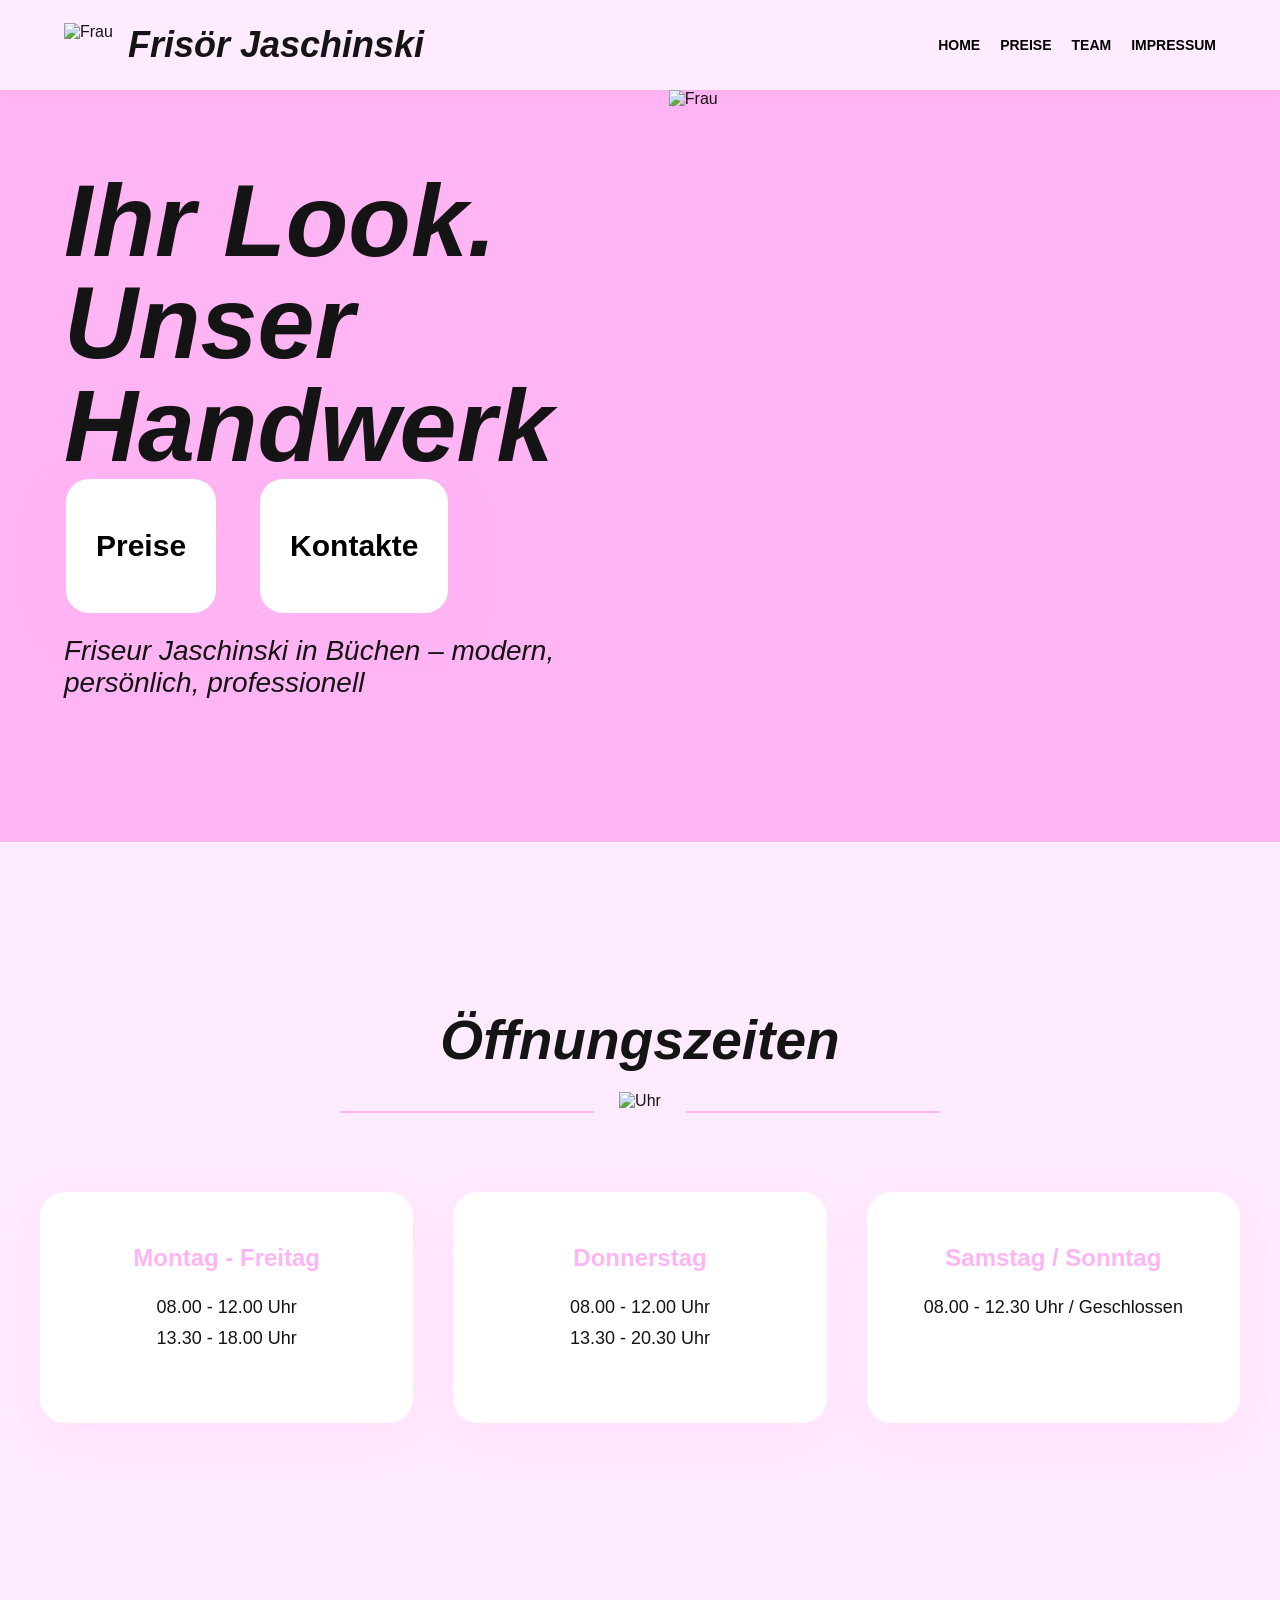
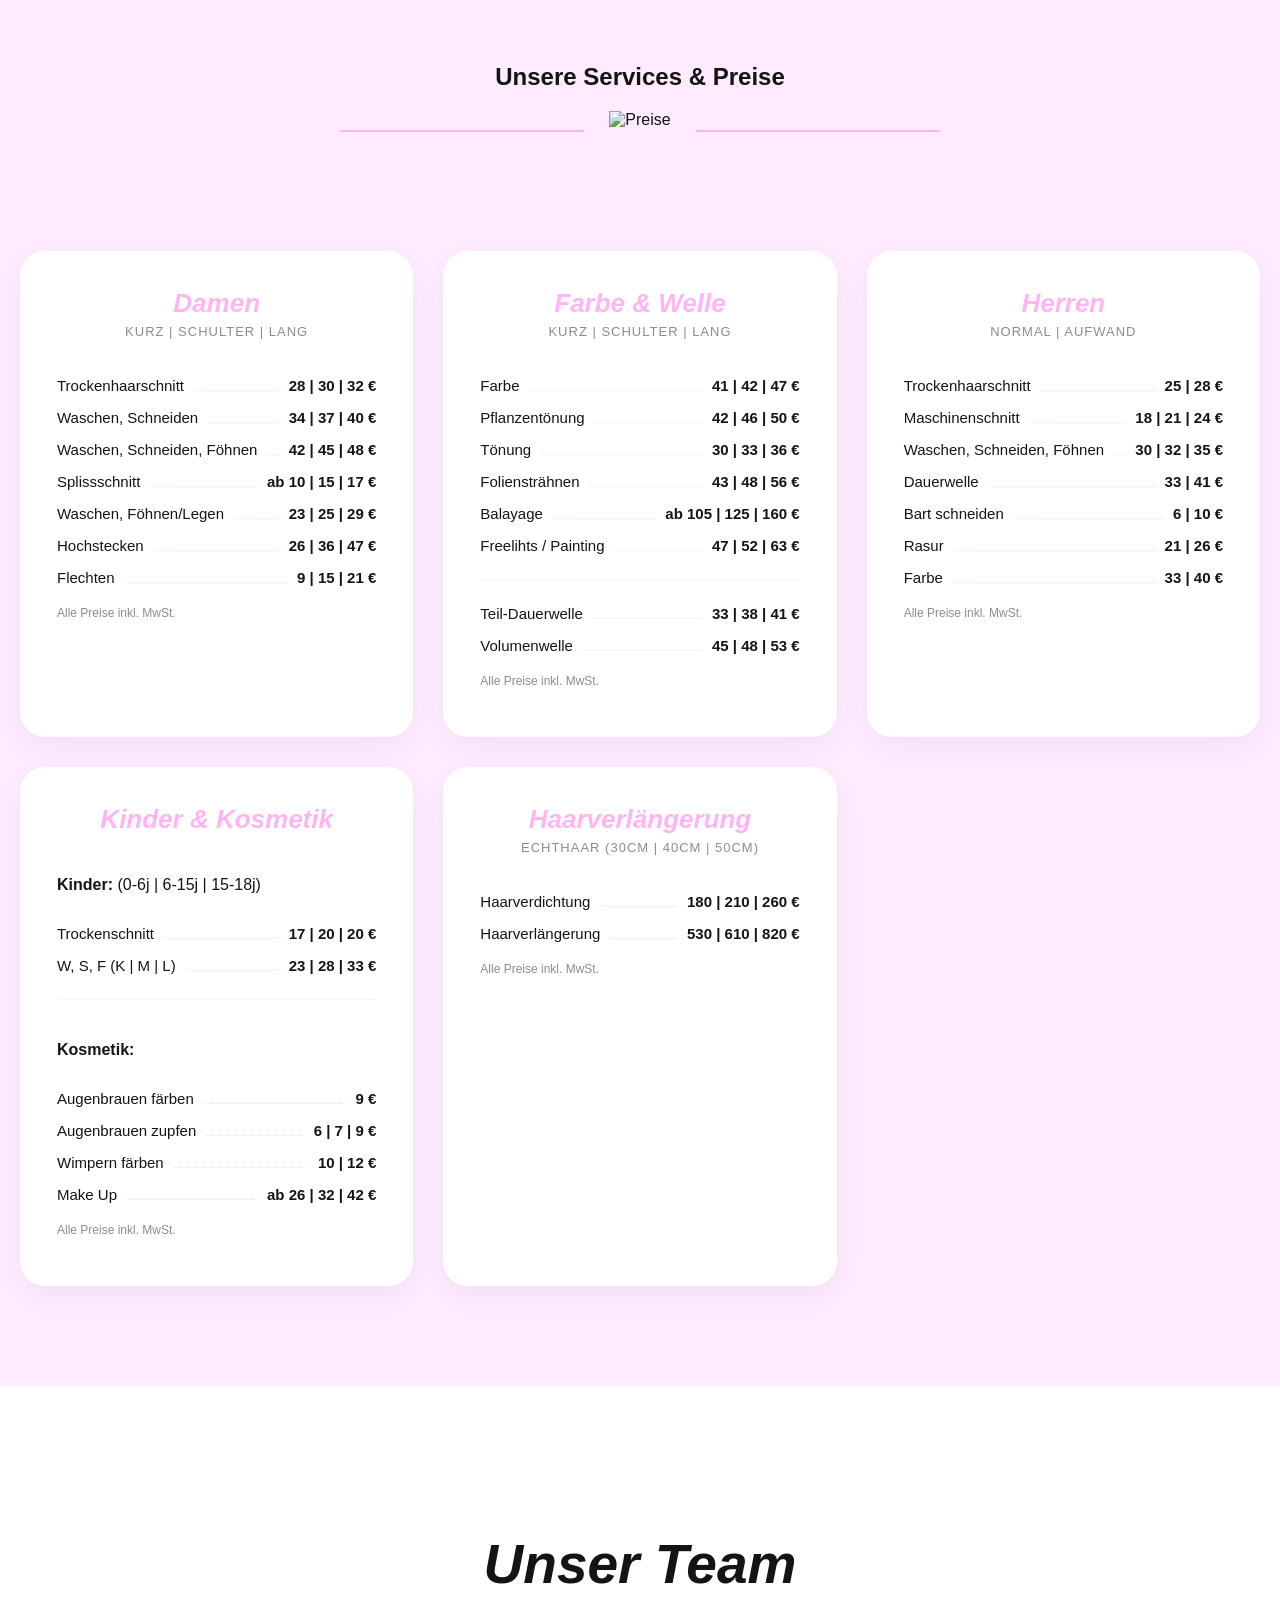
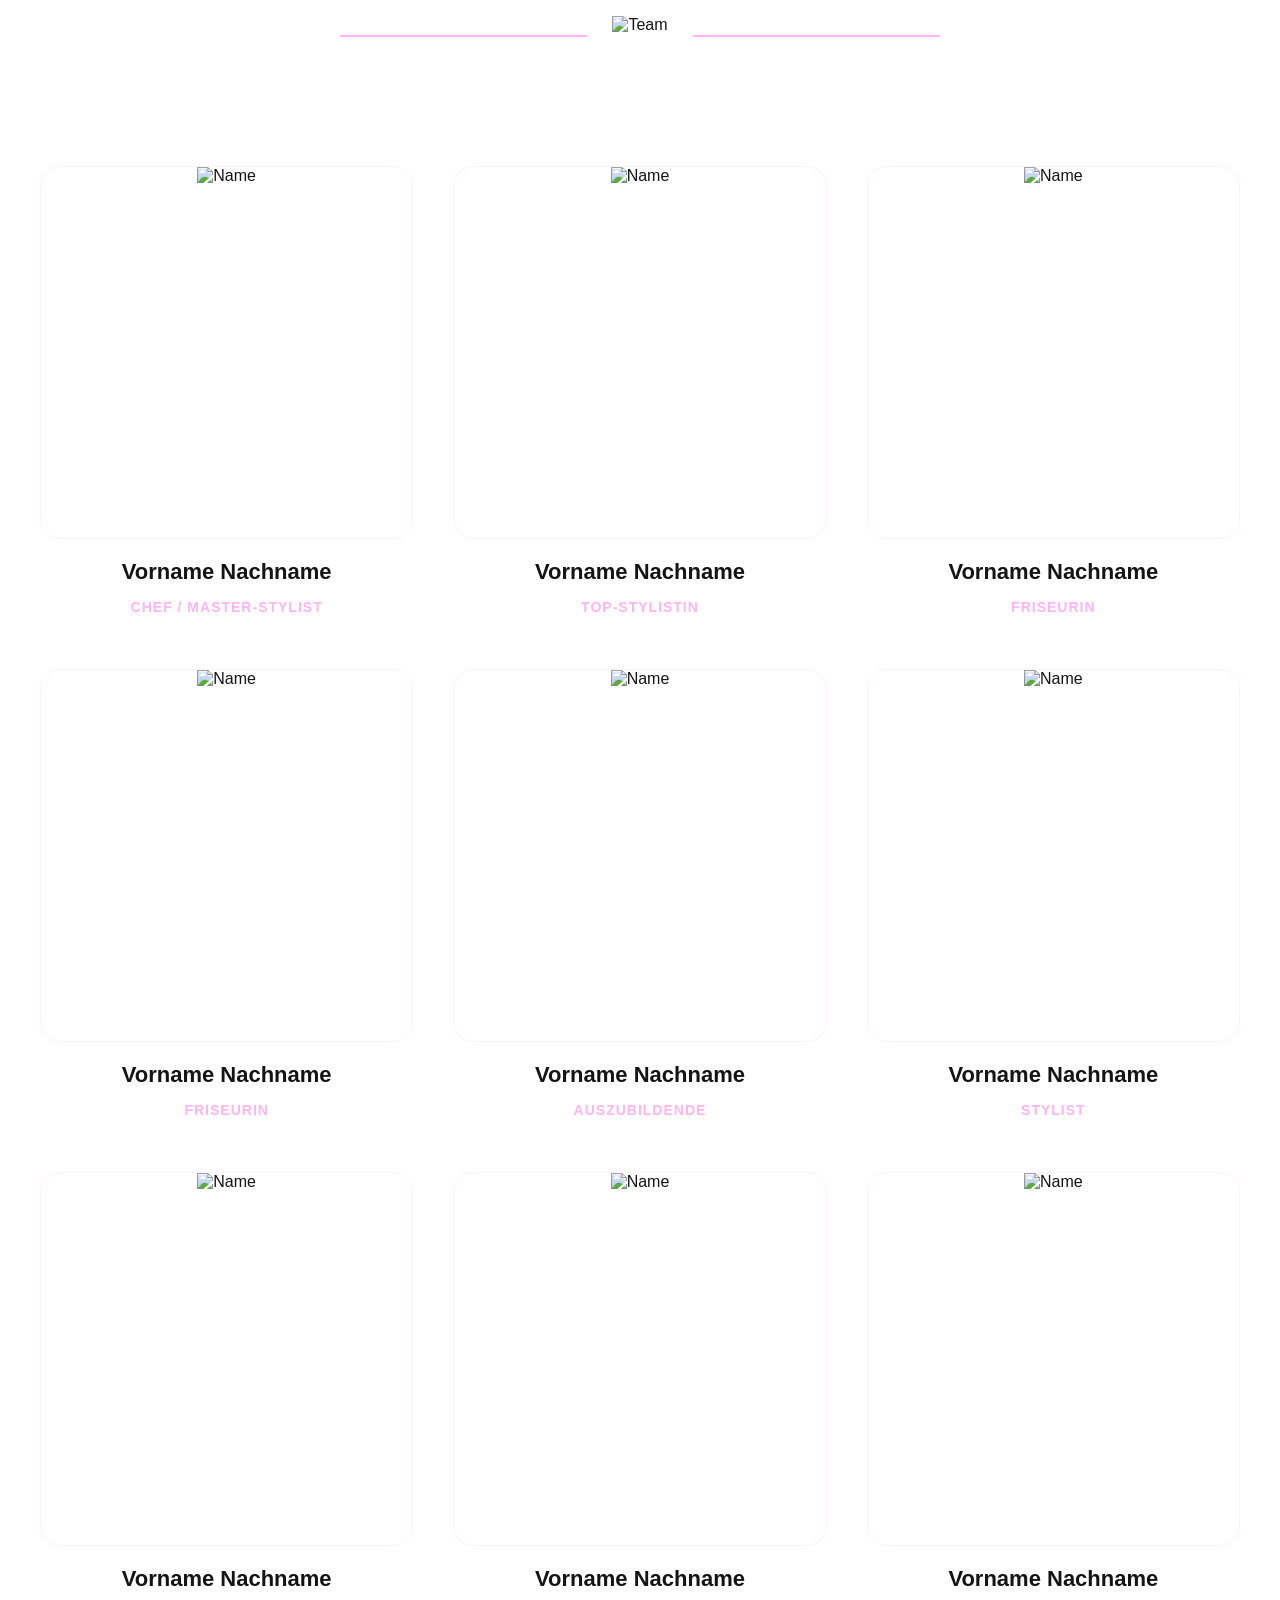
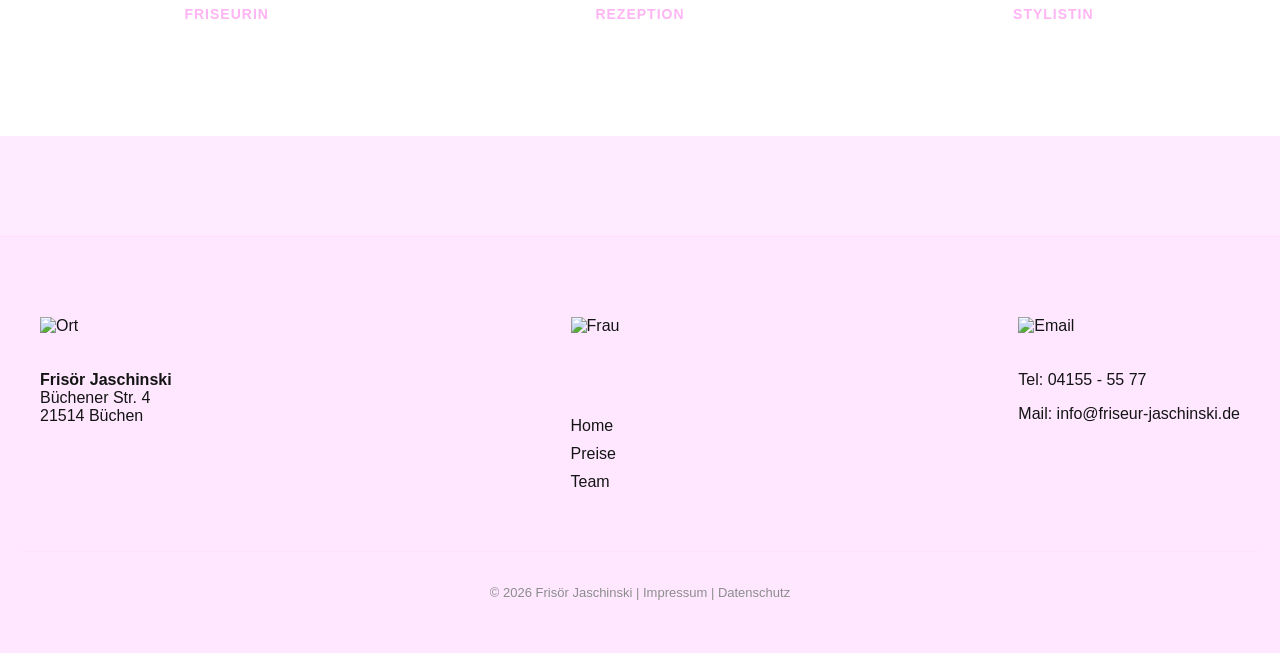
==== index.html @ b663ed67 "Add files via upload" ====
<!doctype html>
<html lang="de">
  <head>
    <meta charset="UTF-8" />
    <meta name="viewport" content="width=device-width, initial-scale=1.0" />
    <link rel="stylesheet" href="index.css" />
    <title>Frisör Jaschinski</title>
  </head>
  <body>
    <header>
      <div class="hdr-brand" id="brand-header">
        <img src="Img/Header-img.png" alt="Frau" />
        <span class="hdr-name">Frisör Jaschinski</span>
      </div>
      <nav class="hdr-nav">
        <a href="index.html#home">HOME</a>
        <a href="index.html#preise">PREISE</a>
        <a href="index.html#team">TEAM</a>
        <a href="impressum.html#impressum">IMPRESSUM</a>
      </nav>
    </header>

    <main>
      <section class="banner" id="home">
        <div class="banner-txt">
          <h1>Ihr Look. Unser Handwerk</h1>
          <nav class="banner-nav">
            <a class="banner-link" href="index.html#preise">Preise</a>
            <a class="banner-link" href="index.html#team">Kontakte</a>
          </nav>
          <h2>
            Friseur Jaschinski in Büchen – modern, persönlich, professionell
          </h2>
        </div>
        <div class="banner-img-box">
          <img class="banner-img" src="Img/Banner-img.png" alt="Frau" />
        </div>
      </section>

      <section class="opening">
        <h1>Öffnungszeiten</h1>

        <div class="deco">
          <div class="line"></div>
          <img src="Img/Uhr-img.png" alt="Uhr" />
          <div class="line"></div>
        </div>

        <div class="time-grid">
          <div class="time-card">
            <h2>Montag - Freitag</h2>
            <p>
              08.00 - 12.00 Uhr <br />
              13.30 - 18.00 Uhr
            </p>
          </div>
          <div class="time-card">
            <h2>Donnerstag</h2>
            <p>
              08.00 - 12.00 Uhr <br />
              13.30 - 20.30 Uhr
            </p>
          </div>
          <div class="time-card">
            <h2>Samstag / Sonntag</h2>
            <p>08.00 - 12.30 Uhr / Geschlossen</p>
          </div>
        </div>
      </section>

      <section class="pricing" id="preise">
        <h1>Unsere Services & Preise</h1>
        <div class="deco">
          <div class="line"></div>
          <img src="Img/Preise-img.png" alt="Preise" />
          <div class="line"></div>
        </div>

        <div class="price-grid">
          <div class="price-card">
            <div class="card-header">
              <h3>Damen</h3>
              <p class="card-subtitle">Kurz | Schulter | Lang</p>
            </div>
            <div class="price-list">
              <div class="price-item">
                <span>Trockenhaarschnitt</span><span class="dots"></span
                ><span>28 | 30 | 32 €</span>
              </div>
              <div class="price-item">
                <span>Waschen, Schneiden</span><span class="dots"></span
                ><span>34 | 37 | 40 €</span>
              </div>
              <div class="price-item">
                <span>Waschen, Schneiden, Föhnen</span><span class="dots"></span
                ><span>42 | 45 | 48 €</span>
              </div>
              <div class="price-item">
                <span>Splissschnitt</span><span class="dots"></span
                ><span>ab 10 | 15 | 17 €</span>
              </div>
              <div class="price-item">
                <span>Waschen, Föhnen/Legen</span><span class="dots"></span
                ><span>23 | 25 | 29 €</span>
              </div>
              <div class="price-item">
                <span>Hochstecken</span><span class="dots"></span
                ><span>26 | 36 | 47 €</span>
              </div>
              <div class="price-item">
                <span>Flechten</span><span class="dots"></span
                ><span>9 | 15 | 21 €</span>
              </div>
            </div>
            <p
              style="font-size: 12px; margin-top: 20px; color: rgb(var(--gray))"
            >
              Alle Preise inkl. MwSt.
            </p>
          </div>

          <div class="price-card">
            <div class="card-header">
              <h3>Farbe & Welle</h3>
              <p class="card-subtitle">Kurz | Schulter | Lang</p>
            </div>
            <div class="price-list">
              <div class="price-item">
                <span>Farbe</span><span class="dots"></span
                ><span>41 | 42 | 47 €</span>
              </div>
              <div class="price-item">
                <span>Pflanzentönung</span><span class="dots"></span
                ><span>42 | 46 | 50 €</span>
              </div>
              <div class="price-item">
                <span>Tönung</span><span class="dots"></span
                ><span>30 | 33 | 36 €</span>
              </div>
              <div class="price-item">
                <span>Foliensträhnen</span><span class="dots"></span
                ><span>43 | 48 | 56 €</span>
              </div>
              <div class="price-item">
                <span>Balayage</span><span class="dots"></span
                ><span>ab 105 | 125 | 160 €</span>
              </div>
              <div class="price-item">
                <span>Freelihts / Painting</span><span class="dots"></span
                ><span>47 | 52 | 63 €</span>
              </div>
              <hr />
              <div class="price-item">
                <span>Teil-Dauerwelle</span><span class="dots"></span
                ><span>33 | 38 | 41 €</span>
              </div>
              <div class="price-item">
                <span>Volumenwelle</span><span class="dots"></span
                ><span>45 | 48 | 53 €</span>
              </div>
            </div>
            <p
              style="font-size: 12px; margin-top: 20px; color: rgb(var(--gray))"
            >
              Alle Preise inkl. MwSt.
            </p>
          </div>

          <div class="price-card">
            <div class="card-header">
              <h3>Herren</h3>
              <p class="card-subtitle">Normal | Aufwand</p>
            </div>
            <div class="price-list">
              <div class="price-item">
                <span>Trockenhaarschnitt</span><span class="dots"></span
                ><span>25 | 28 €</span>
              </div>
              <div class="price-item">
                <span>Maschinenschnitt</span><span class="dots"></span
                ><span>18 | 21 | 24 €</span>
              </div>
              <div class="price-item">
                <span>Waschen, Schneiden, Föhnen</span><span class="dots"></span
                ><span>30 | 32 | 35 €</span>
              </div>
              <div class="price-item">
                <span>Dauerwelle</span><span class="dots"></span
                ><span>33 | 41 €</span>
              </div>
              <div class="price-item">
                <span>Bart schneiden</span><span class="dots"></span
                ><span>6 | 10 €</span>
              </div>
              <div class="price-item">
                <span>Rasur</span><span class="dots"></span
                ><span>21 | 26 €</span>
              </div>
              <div class="price-item">
                <span>Farbe</span><span class="dots"></span
                ><span>33 | 40 €</span>
              </div>
            </div>
            <p
              style="font-size: 12px; margin-top: 20px; color: rgb(var(--gray))"
            >
              Alle Preise inkl. MwSt.
            </p>
          </div>

          <div class="price-card">
            <div class="card-header">
              <h3>Kinder & Kosmetik</h3>
            </div>
            <div class="price-list">
              <p><strong>Kinder:</strong> (0-6j | 6-15j | 15-18j)</p>
              <div class="price-item">
                <span>Trockenschnitt</span><span class="dots"></span
                ><span>17 | 20 | 20 €</span>
              </div>
              <div class="price-item">
                <span>W, S, F (K | M | L)</span><span class="dots"></span
                ><span>23 | 28 | 33 €</span>
              </div>
              <hr />
              <p><strong>Kosmetik:</strong></p>
              <div class="price-item">
                <span>Augenbrauen färben</span><span class="dots"></span
                ><span>9 €</span>
              </div>
              <div class="price-item">
                <span>Augenbrauen zupfen</span><span class="dots"></span
                ><span>6 | 7 | 9 €</span>
              </div>
              <div class="price-item">
                <span>Wimpern färben</span><span class="dots"></span
                ><span>10 | 12 €</span>
              </div>
              <div class="price-item">
                <span>Make Up</span><span class="dots"></span
                ><span>ab 26 | 32 | 42 €</span>
              </div>
            </div>
            <p
              style="font-size: 12px; margin-top: 20px; color: rgb(var(--gray))"
            >
              Alle Preise inkl. MwSt.
            </p>
          </div>

          <div class="price-card">
            <div class="card-header">
              <h3>Haarverlängerung</h3>
              <p class="card-subtitle">Echthaar (30cm | 40cm | 50cm)</p>
            </div>
            <div class="price-list">
              <div class="price-item">
                <span>Haarverdichtung</span><span class="dots"></span
                ><span>180 | 210 | 260 €</span>
              </div>
              <div class="price-item">
                <span>Haarverlängerung</span><span class="dots"></span
                ><span>530 | 610 | 820 €</span>
              </div>
            </div>
            <p
              style="font-size: 12px; margin-top: 20px; color: rgb(var(--gray))"
            >
              Alle Preise inkl. MwSt.
            </p>
          </div>
        </div>
      </section>

      <section class="team" id="team">
        <h1>Unser Team</h1>
        <div class="deco">
          <div class="line"></div>
          <img src="Img/Team-img.png" alt="Team" />
          <div class="line"></div>
        </div>

        <div class="team-grid">
          <div class="team-card">
            <div class="member-img-box">
              <img src="https://i.imgflip.com/4/3a88py.jpg" alt="Name" />
            </div>
            <h3>Vorname Nachname</h3>
            <p>Chef / Master-Stylist</p>
          </div>
          <div class="team-card">
            <div class="member-img-box">
              <img
                src="https://encrypted-tbn0.gstatic.com/images?q=tbn:ANd9GcTE0wWU3lQ9dJTQPXH3O4OLIO7rqE-GP1-zzA&s"
                alt="Name"
              />
            </div>
            <h3>Vorname Nachname</h3>
            <p>Top-Stylistin</p>
          </div>
          <div class="team-card">
            <div class="member-img-box">
              <img
                src="https://play-lh.googleusercontent.com/zaje8JSjIk3dDimQrji3HijIBBUQQshFgGd0PNRzRh3-x7-Bq2lsabGrEK8VUfEqdHSs"
                alt="Name"
              />
            </div>
            <h3>Vorname Nachname</h3>
            <p>Friseurin</p>
          </div>
          <div class="team-card">
            <div class="member-img-box">
              <img src="https://i.imgflip.com/7f9vxf.jpg" alt="Name" />
            </div>
            <h3>Vorname Nachname</h3>
            <p>Friseurin</p>
          </div>
          <div class="team-card">
            <div class="member-img-box">
              <img
                src="https://encrypted-tbn0.gstatic.com/images?q=tbn:ANd9GcRkzSvkespaDj56ZbPPgN2wfEqOK8zoemeVkg&s"
                alt="Name"
              />
            </div>
            <h3>Vorname Nachname</h3>
            <p>Auszubildende</p>
          </div>
          <div class="team-card">
            <div class="member-img-box">
              <img
                src="https://encrypted-tbn0.gstatic.com/images?q=tbn:ANd9GcREZcgA5D_Njs_yaS7Dh0kQKse7XpdOlgu_aA&s"
                alt="Name"
              />
            </div>
            <h3>Vorname Nachname</h3>
            <p>Stylist</p>
          </div>
          <div class="team-card">
            <div class="member-img-box">
              <img
                src="https://upload.wikimedia.org/wikipedia/en/9/96/Meme_Man_on_transparent_background.webp"
                alt="Name"
              />
            </div>
            <h3>Vorname Nachname</h3>
            <p>Friseurin</p>
          </div>
          <div class="team-card">
            <div class="member-img-box">
              <img
                src="https://ih1.redbubble.net/image.4744606411.8211/flat,750x,075,f-pad,750x1000,f8f8f8.jpg"
                alt="Name"
              />
            </div>
            <h3>Vorname Nachname</h3>
            <p>Rezeption</p>
          </div>
          <div class="team-card">
            <div class="member-img-box">
              <img
                src="https://encrypted-tbn0.gstatic.com/images?q=tbn:ANd9GcQhesKGPvcnJotJmvhUo8tFuutl86IXmaN_Ww&s"
                alt="Name"
              />
            </div>
            <h3>Vorname Nachname</h3>
            <p>Stylistin</p>
          </div>
        </div>
      </section>

      <footer>
        <div class="footer-content">
          <div class="footer-info">
            <img src="Img/Ort-img.png" alt="Ort" />
            <p>
              <strong>Frisör Jaschinski</strong><br />
              Büchener Str. 4<br />
              21514 Büchen
            </p>
          </div>
          <div class="footer-links">
            <img src="Img/Header-img.png" alt="Frau" />
            <a href="#">Home</a>
            <a href="#">Preise</a>
            <a href="#">Team</a>
          </div>
          <div class="footer-contact">
            <img src="Img/Email-img.png" alt="Email" />
            <p>Tel: 04155 - 55 77</p>
            <p>Mail: info@friseur-jaschinski.de</p>
          </div>
        </div>
        <div class="footer-bottom">
          <p>
            &copy; 2026 Frisör Jaschinski |
            <a href="impressum.html#impressum">Impressum</a> |
            <a href="impressum.html#datenschutz">Datenschutz</a>
          </p>
        </div>
      </footer>
    </main>
  </body>
</html>
---- index.css ----
:root {
  --white: 255, 255, 255;
  --light-white: 255, 235, 255;
  --pink: 255, 180, 243;
  --gray: 140, 140, 140;
  --dark-gray: 20, 20, 20;
  --black: 0, 0, 0;
}

* {
  box-sizing: border-box;
}

html {
  scroll-behavior: smooth;
  scroll-padding-top: 90px;
}

body {
  margin: 0;
  font-family: "Segoe UI", sans-serif;
  background: rgb(var(--light-white));
  color: rgb(var(--dark-gray));
  overflow-x: hidden;
}

/* HEADER */
header {
  position: fixed;
  top: 0;
  width: 100%;
  height: 90px;
  background: rgba(var(--light-white), 0.95);
  display: flex;
  justify-content: space-between;
  align-items: center;
  padding: 0 clamp(20px, 5vw, 80px);
  box-sizing: border-box;
  z-index: 100;
  box-shadow: 0 2px 10px rgba(var(--black), 0.03);
}

.hdr-brand {
  display: flex;
  align-items: center;
  gap: 15px;
}

.hdr-brand img {
  height: 45px;
}

.hdr-name {
  font-size: clamp(22px, 3vw, 36px);
  font-style: italic;
  font-weight: bold;
}

.hdr-nav {
  display: flex;
  gap: 20px;
}
.hdr-nav a {
  text-decoration: none;
  color: rgb(var(--black));
  font-weight: 600;
  font-size: 14px;
  transition: 0.3s;
}
.hdr-nav a:hover {
  color: rgb(var(--pink));
}

/* BANNER & OVERLAP */
.banner {
  margin-top: 90px;
  background: rgb(var(--pink));
  display: flex;
  justify-content: space-between;
  padding: 0 clamp(20px, 5vw, 80px);
  box-sizing: border-box;
  overflow: visible;
  flex-wrap: wrap;
}

.banner-txt {
  flex: 1;
  min-width: 260px;
  padding-bottom: 120px;
  display: flex;
  flex-direction: column;
  justify-content: space-between;
}
.banner-txt h1 {
  font-size: clamp(45px, 8vw, 110px);
  margin: 0;
  line-height: 1;
  font-style: italic;
  margin-top: 80px;
}
.banner-txt h2 {
  font-size: clamp(18px, 2.5vw, 28px);
  margin-top: 20px;
  font-weight: 400;
  font-style: italic;
}

.banner-img-box {
  flex: 1;
  display: flex;
  justify-content: flex-end;
  min-width: 320px;
}
.banner-img {
  width: 130%; /* Macht das Gesicht groß */
  max-width: none;
  margin-bottom: -100px; /* Overlap-Effekt */
  transform: translateX(5%);
  display: block;
  align-items: flex-end;
}

.banner-nav {
  display: flex;
  gap: 20px;
  flex-wrap: wrap;
  gap: 40px;
  width: 100%;
  max-width: 550px;
}

.banner-link {
  background: rgb(var(--white));
  padding: 50px 30px;
  border-radius: 25px;
  text-align: center;
  box-shadow: 0 15px 45px rgba(var(--pink), 0.2);
  transition: 0.4s ease;
  border: 2px solid rgb(var(--pink));
  text-decoration: none;
  color: rgb(var(--black));
  font-weight: 600;
  font-size: clamp(14px, 3vw, 30px);
}

.banner-link:hover {
  transform: translateY(-12px);
  box-shadow: 0 20px 50px rgba(var(--pink), 0.35);
  border: 2px solid rgb(var(--black));
}

/* OPENING (DER DECKEL) */
.opening {
  position: relative;
  z-index: 10;
  background: rgb(var(--light-white));
  padding: 120px 20px;
  display: flex;
  flex-direction: column;
  align-items: center;
}

.opening h1 {
  font-size: clamp(35px, 5vw, 55px);
  margin-bottom: 20px;
  font-style: italic;
}

.deco {
  display: flex;
  align-items: center;
  gap: 25px;
  width: 100%;
  max-width: 600px;
  margin-bottom: 60px;
}
.line {
  height: 2px;
  background: rgb(var(--pink));
  flex-grow: 1;
}
.deco img {
  height: 40px;
}

/* AUTO-GRID */
.time-grid {
  display: grid;
  grid-template-columns: repeat(auto-fit, minmax(280px, 1fr));
  gap: 40px;
  width: 100%;
  max-width: 1200px;
}

.time-card {
  background: rgb(var(--white));
  padding: 50px 30px;
  border-radius: 25px;
  text-align: center;
  box-shadow: 0 15px 45px rgba(var(--pink), 0.2);
  transition: 0.4s ease;
  border: 2px solid rgb(var(--white));
}

.time-card:hover {
  transform: translateY(-12px);
  box-shadow: 0 20px 50px rgba(var(--pink), 0.35);
  border: 2px solid rgb(var(--pink));
}

.time-card h2 {
  color: rgb(var(--pink));
  margin-top: 0;
  font-size: 24px;
}

.time-card p {
  color: var(--gray);
  font-size: 18px;
  line-height: 1.7;
  font-weight: 500;
}

.pricing {
  padding: 100px 20px;
  background: rgb(var(--light-white));
  display: flex;
  flex-direction: column;
  align-items: center;
}

.price-grid {
  display: grid;
  /* Hier wieder die Auto-Fit Magie für Responsiveness */
  grid-template-columns: repeat(auto-fit, minmax(350px, 1fr));
  gap: 30px;
  width: 100%;
  max-width: 1400px;
  margin-top: 40px;
}

.price-card {
  background: rgb(var(--white));
  border-radius: 25px;
  padding: 35px;
  box-shadow: 0 10px 30px rgba(0, 0, 0, 0.05);
  transition: 0.3s ease;
  display: flex;
  flex-direction: column;
  border: 2px solid rgb(var(--white));
}

.price-card:hover {
  transform: translateY(-10px);
  box-shadow: 0 20px 50px rgba(var(--pink), 0.35);
  border: 2px solid rgb(var(--pink));
}

.card-header {
  text-align: center;
  margin-bottom: 25px;
}

.card-header h3 {
  font-size: 26px;
  color: rgb(var(--pink));
  margin: 0;
  font-style: italic;
}

.card-subtitle {
  font-size: 13px;
  color: rgb(var(--gray));
  text-transform: uppercase;
  letter-spacing: 1px;
  margin-top: 5px;
}

.price-list {
  display: flex;
  flex-direction: column;
  gap: 15px;
}

.price-item {
  display: flex;
  justify-content: space-between;
  align-items: baseline;
  font-size: 15px;
}

.dots {
  flex-grow: 1;
  border-bottom: 1px dotted rgba(var(--pink), 0.5);
  margin: 0 10px;
}

.price-item span:last-child {
  font-weight: bold;
  white-space: nowrap; /* Verhindert Zeilenumbruch bei den Preisen */
  color: rgb(var(--dark-gray));
}

hr {
  border: 0;
  border-top: 1px solid rgba(var(--pink), 0.2);
  margin: 10px 0;
}

/*--------------------------------------------------
                      Team Section
--------------------------------------------------*/
.team {
  padding: 100px 20px;
  background: rgb(var(--white)); /* Konsequent mit Var */
  display: flex;
  flex-direction: column;
  align-items: center;
}

.team h1 {
  font-size: clamp(35px, 5vw, 55px);
  font-style: italic;
  margin-bottom: 20px;
}

.team-grid {
  display: grid;
  grid-template-columns: repeat(auto-fit, minmax(280px, 1fr));
  gap: 40px;
  width: 100%;
  max-width: 1200px;
  margin-top: 50px;
}

.team-card {
  text-align: center;
  transition: transform 0.4s ease;
}

.member-img-box {
  width: 100%;
  aspect-ratio: 1 / 1; /* Macht das Feld quadratisch */
  border-radius: 20px;
  margin-bottom: 20px;
  overflow: hidden;
  border: 1px solid rgba(var(--pink), 0.2);
}

.member-img-box img {
  width: 100%;
  height: 100%;
  object-fit: cover;
  transition: transform 0.6s ease;
}

.team-card:hover .member-img-box img {
  background: rgba(var(--pink), 0.1);
  transform: scale(1.1); /* Zoom-Effekt beim Hover */
}

.team-card h3 {
  font-size: 22px;
  margin: 10px 0 5px;
  color: rgb(var(--dark-gray));
}

.team-card p {
  color: rgb(var(--pink));
  font-weight: 600;
  text-transform: uppercase;
  font-size: 14px;
  letter-spacing: 1px;
}

/*--------------------------------------------------
                        Footer
--------------------------------------------------*/
footer {
  background: rgba(var(--pink), 0.05);
  border-top: 1px solid rgba(var(--pink), 0.2);
  padding: 80px 20px 40px;
  margin-top: 100px;
}

.footer-content {
  display: flex;
  flex-wrap: wrap;
  justify-content: space-between;
  max-width: 1200px;
  margin: 0 auto;
  gap: 40px;
}

.footer-info img,
.footer-contact img {
  height: 40px;
  margin-bottom: 20px;
}

.footer-links img {
  height: 60px;
  margin-bottom: 30px;
}

.footer-links {
  display: flex;
  flex-direction: column;
  gap: 10px;
}

.footer-links a {
  text-decoration: none;
  color: rgb(var(--dark-gray));
  transition: 0.3s;
}

.footer-links a:hover {
  color: rgb(var(--pink));
}

.footer-bottom {
  text-align: center;
  margin-top: 60px;
  padding-top: 20px;
  border-top: 1px solid rgba(var(--pink), 0.1);
  font-size: 13px;
  color: rgb(var(--gray));
}

.footer-bottom a {
  color: rgb(var(--gray));
  text-decoration: none;
}
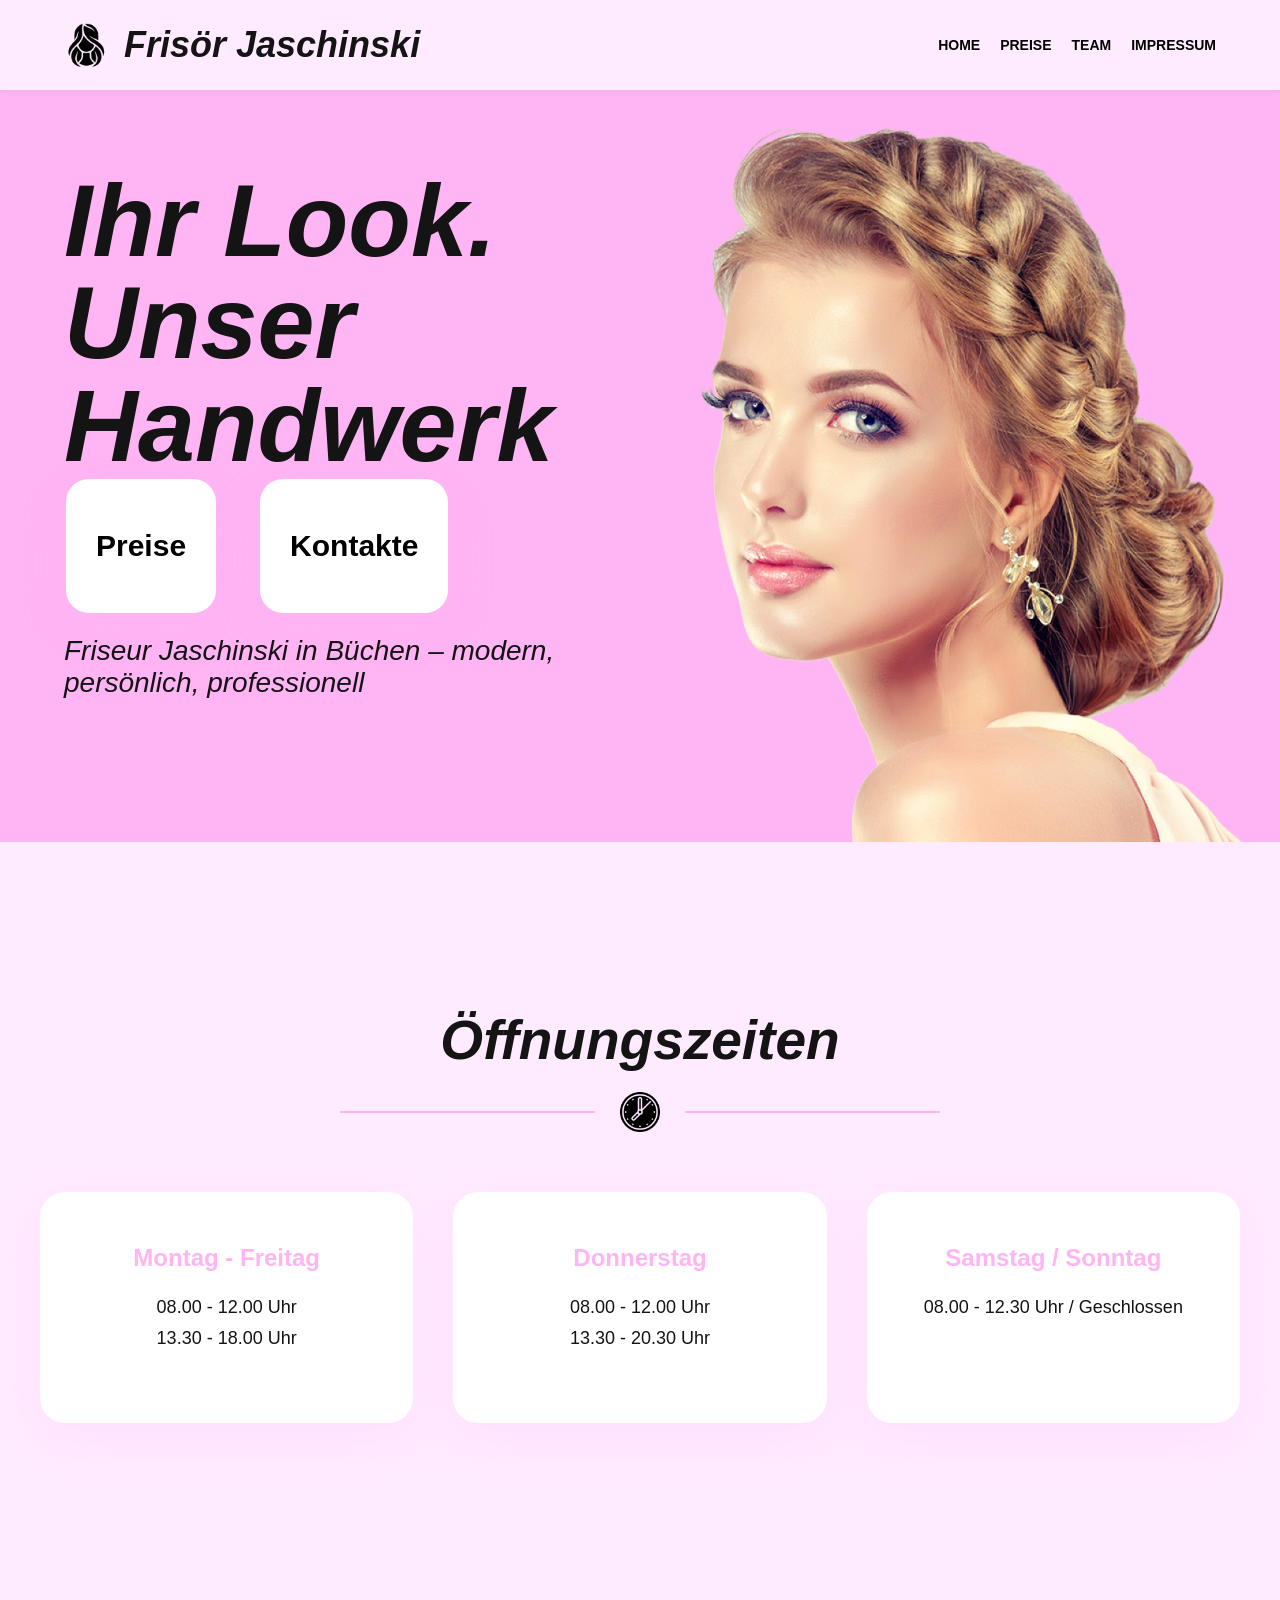
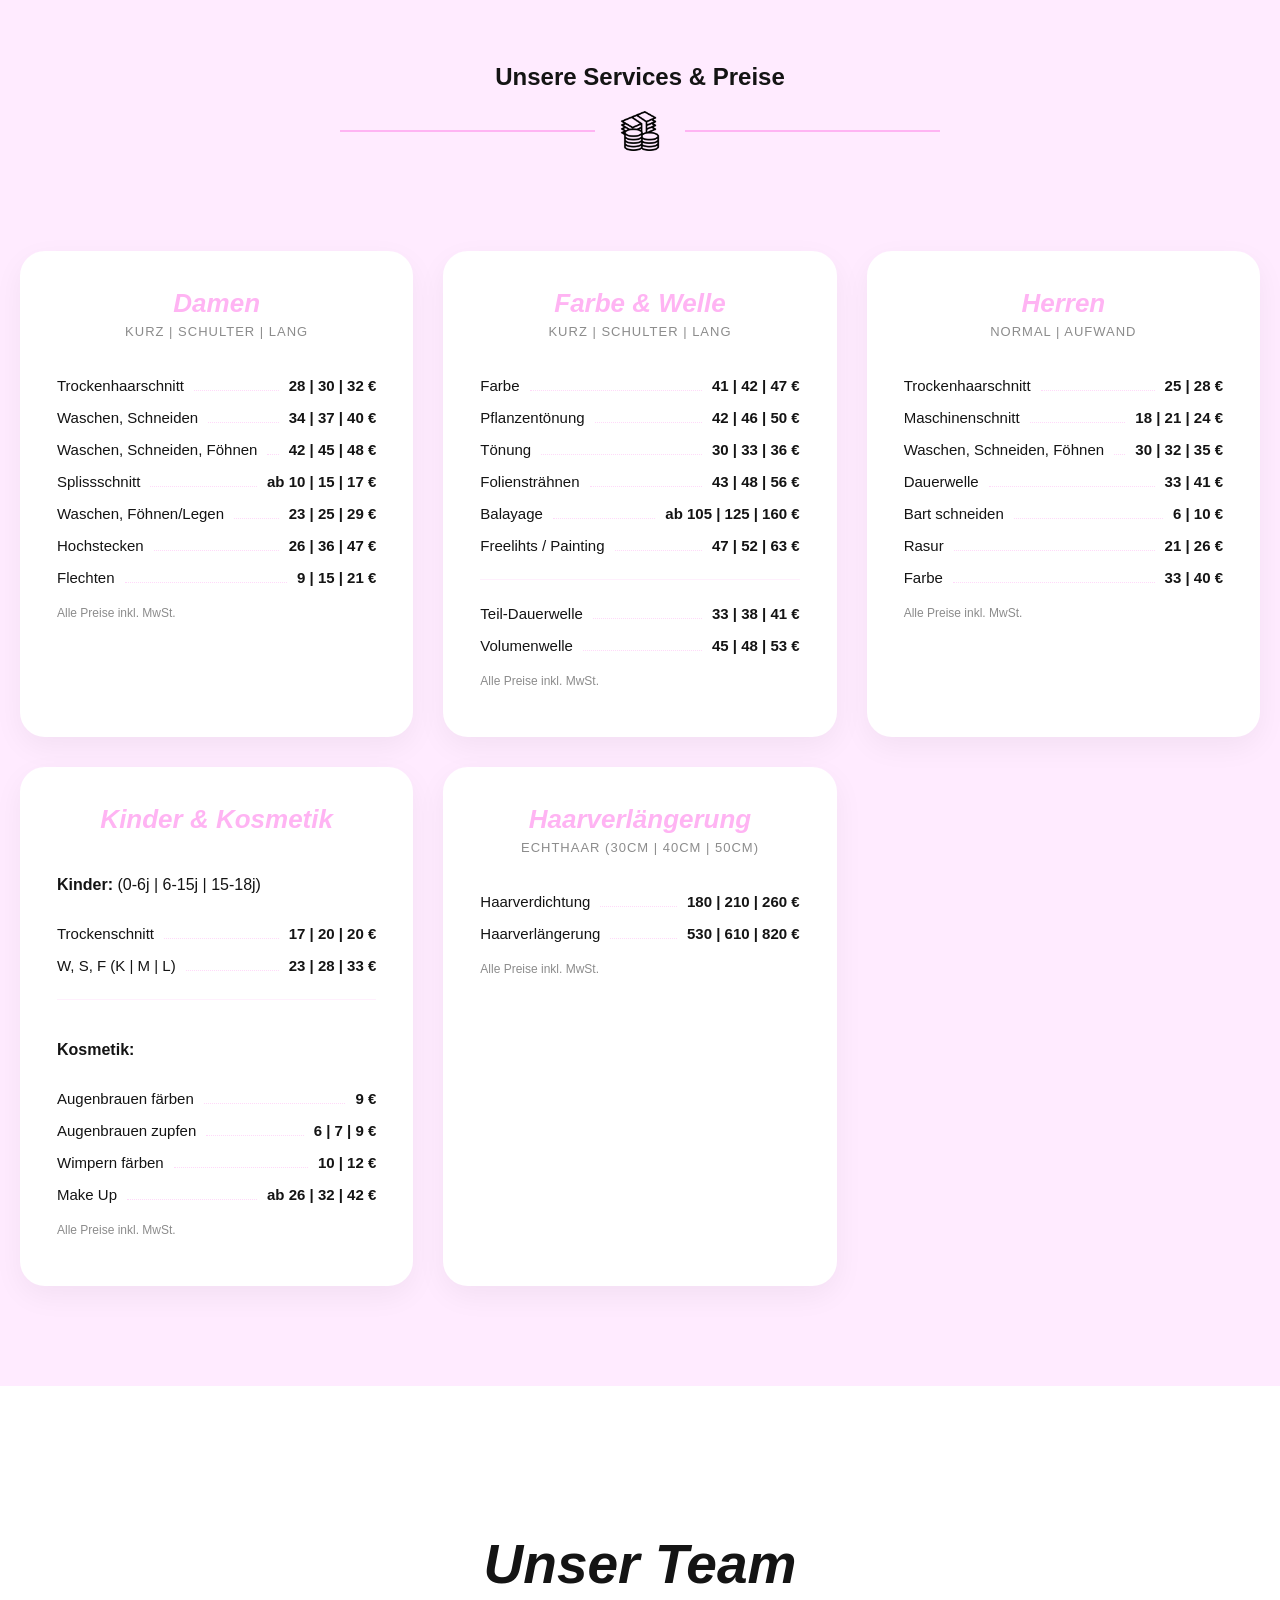
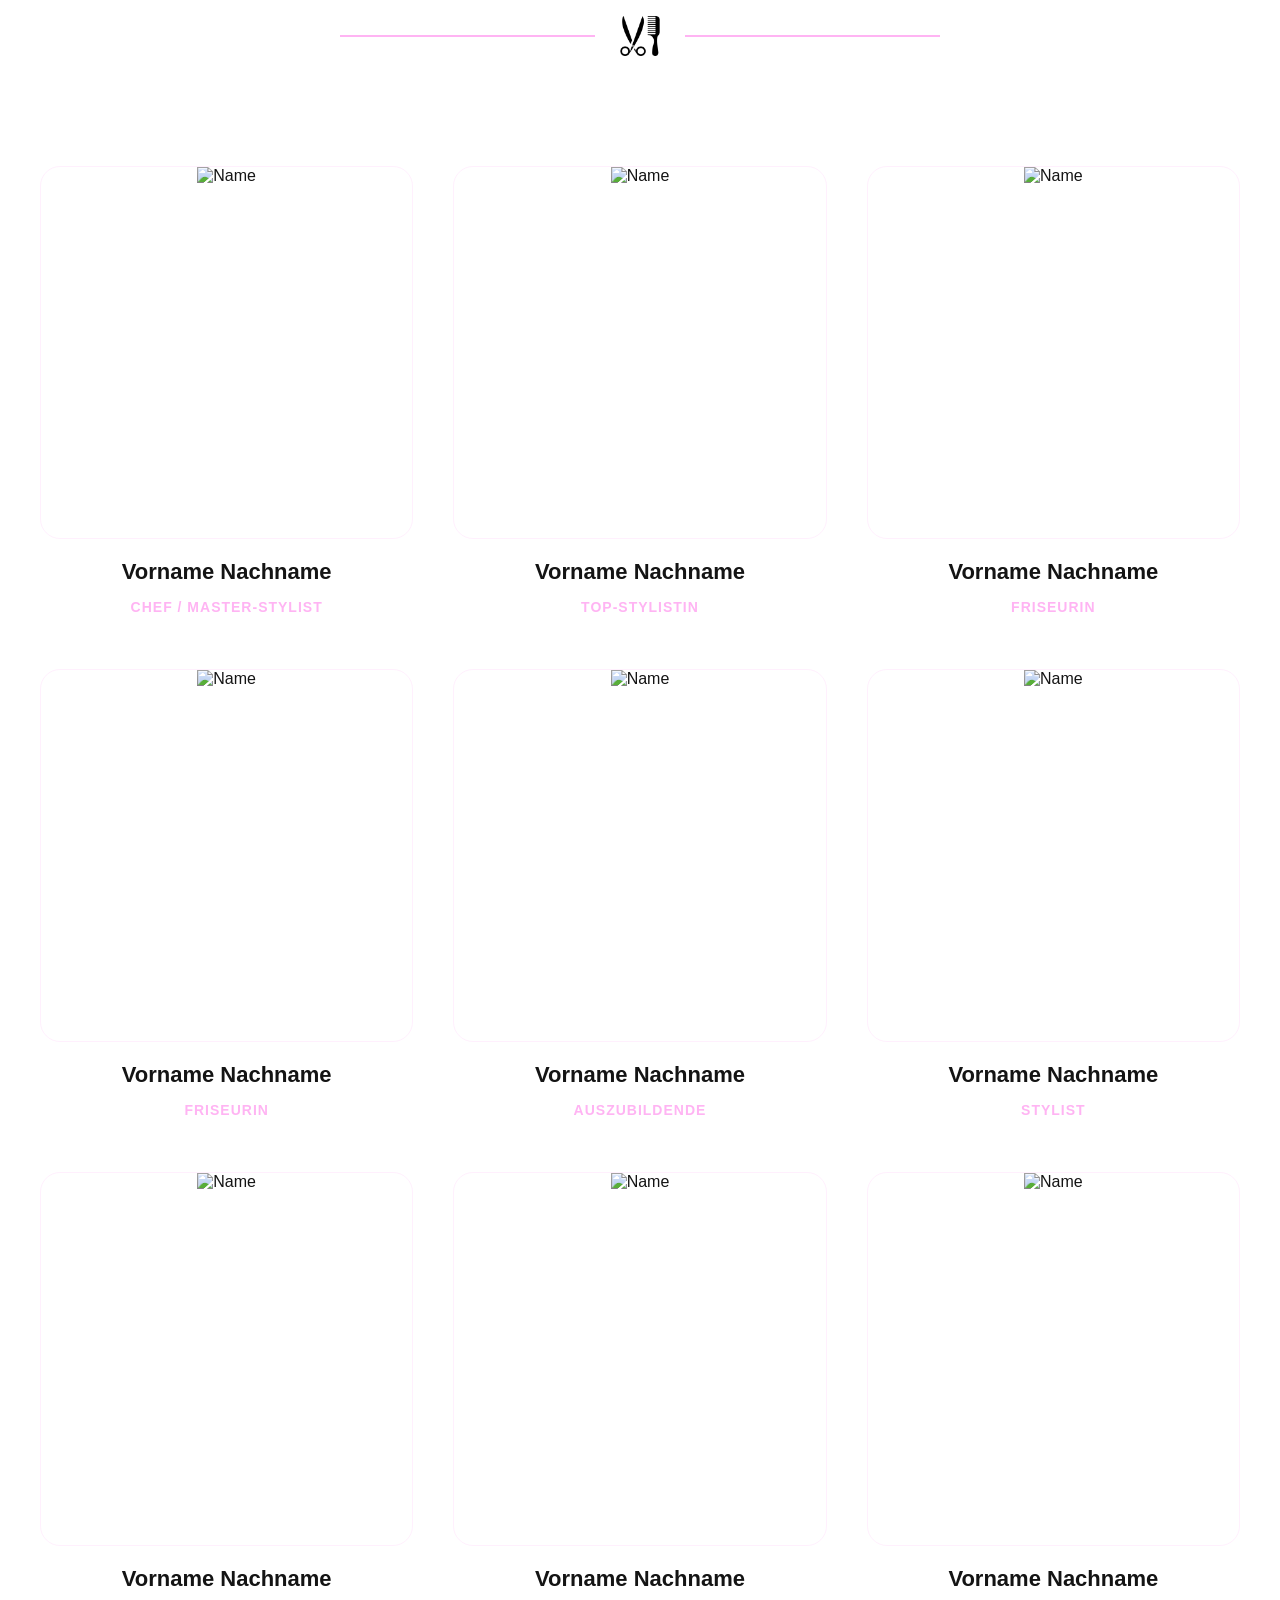
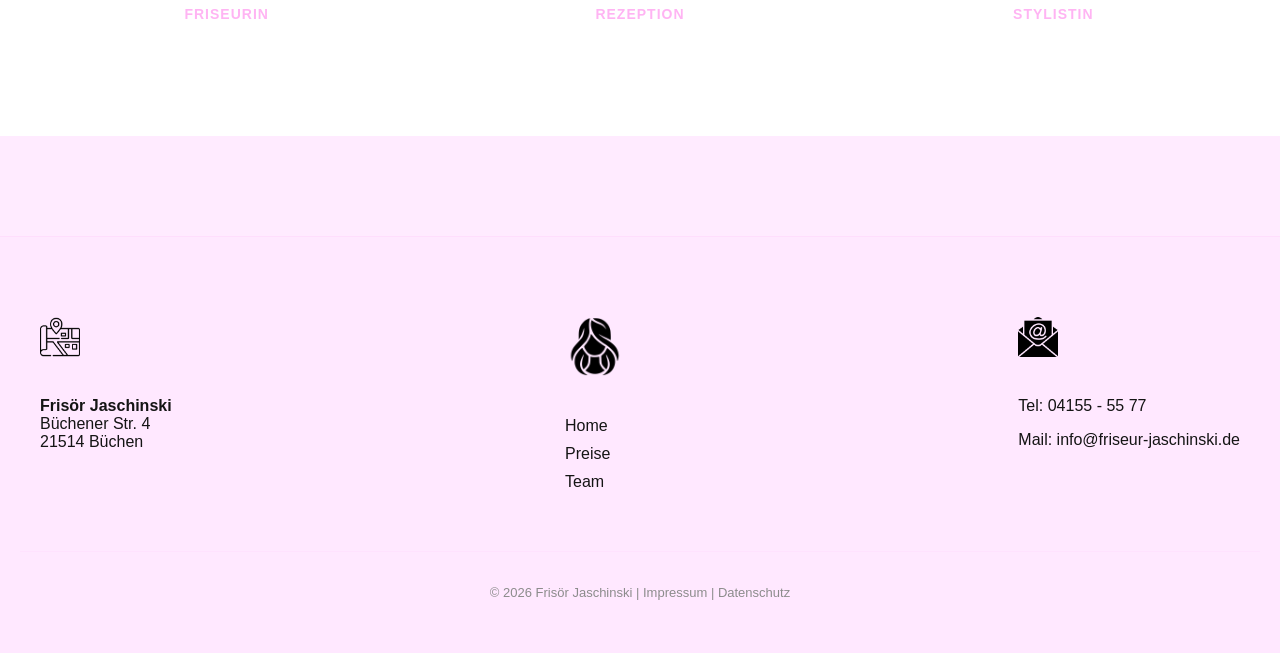
==== commit 7d6be70b: "Update fmt.Println message from 'Hello' to 'Goodbye'" ====
--- a/index.html
+++ b/index.html
@@ -3,6 +3,7 @@
   <head>
     <meta charset="UTF-8" />
     <meta name="viewport" content="width=device-width, initial-scale=1.0" />
+    <meta name="color-scheme" content="light">
     <link rel="stylesheet" href="index.css" />
     <title>Frisör Jaschinski</title>
   </head>
